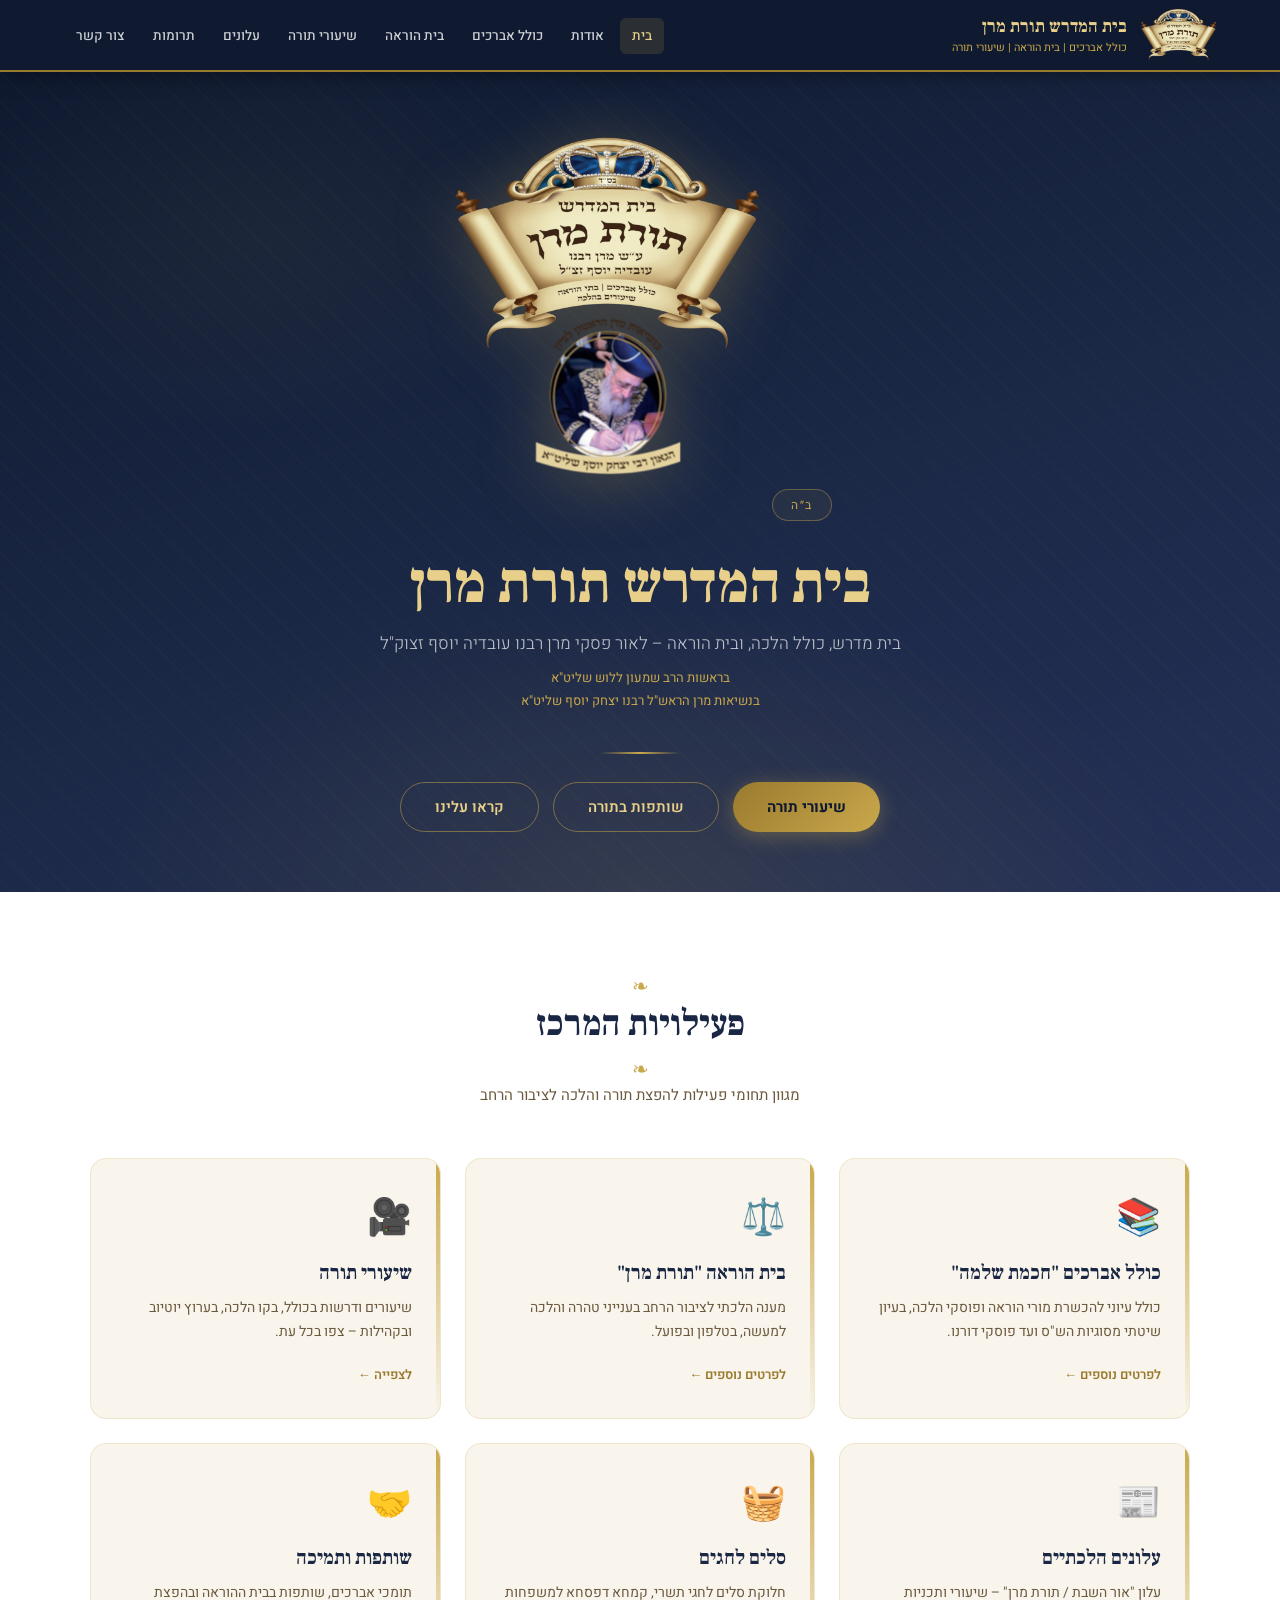
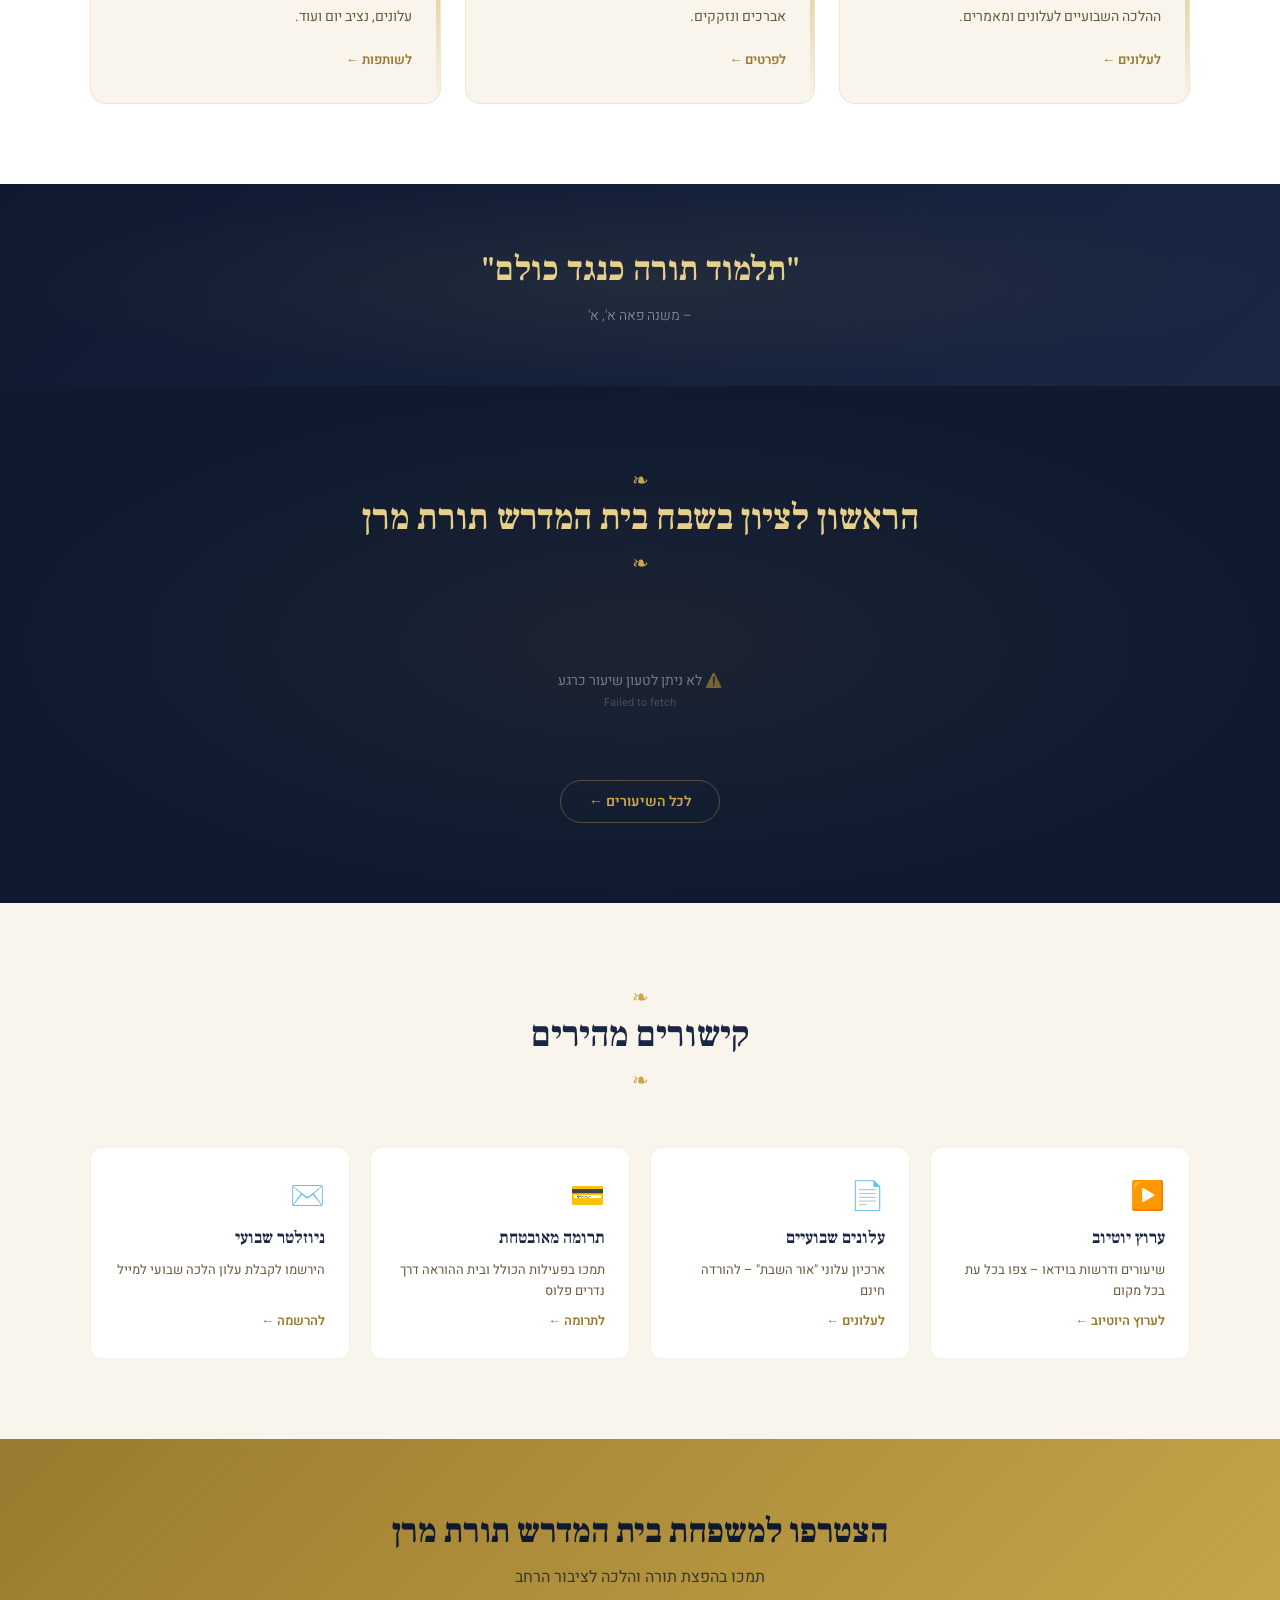
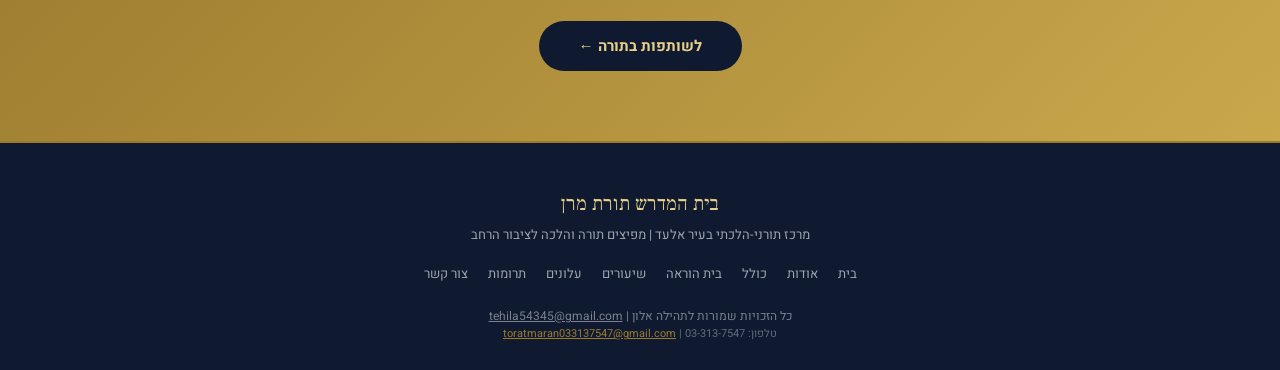
==== index.html @ c5cdd4f2 "Add footer copyright notice to all pages" ====
<!DOCTYPE html>
<html lang="he" dir="rtl">
<head>
  <meta charset="UTF-8" />
  <meta name="viewport" content="width=device-width, initial-scale=1.0" />
  <title>בית המדרש תורת מרן</title>
  <link href="https://fonts.googleapis.com/css2?family=Frank+Ruhl+Libre:wght@300;400;500;700;900&family=Heebo:wght@300;400;500;600&display=swap" rel="stylesheet" />
  <style>
    :root {
      --gold:        #c9a84c;
      --gold-light:  #e8d08a;
      --gold-dark:   #9a7a2e;
      --navy:        #1a2744;
      --navy-dark:   #0f1a30;
      --navy-mid:    #243057;
      --cream:       #f9f5ec;
      --cream-dark:  #f0e8d0;
      --text:        #2a1f0e;
      --text-light:  #6b5a3e;
      --white:       #ffffff;
    }

    * { margin: 0; padding: 0; box-sizing: border-box; }

    body {
      font-family: 'Heebo', sans-serif;
      background: var(--cream);
      color: var(--text);
      direction: rtl;
    }

    /* ── HEADER ── */
    .site-header {
      background: var(--navy-dark);
      position: sticky;
      top: 0;
      z-index: 100;
      box-shadow: 0 2px 20px rgba(0,0,0,0.4);
      border-bottom: 2px solid var(--gold-dark);
    }
    .navbar {
      max-width: 1200px;
      margin: 0 auto;
      padding: 0 24px;
      display: flex;
      align-items: center;
      justify-content: space-between;
      height: 70px;
    }
    .logo {
      display: flex;
      align-items: center;
      gap: 14px;
    }
    .logo-img {
      height: 52px;
      width: auto;
    }
    .logo-text {
      font-family: 'Frank Ruhl Libre', serif;
      font-size: 18px;
      font-weight: 700;
      color: var(--gold-light);
      line-height: 1.3;
    }
    .logo-sub {
      font-size: 11px;
      color: var(--gold);
      font-weight: 400;
      display: block;
    }
    .nav-links {
      display: flex;
      list-style: none;
      gap: 4px;
    }
    .nav-links a {
      text-decoration: none;
      color: rgba(255,255,255,0.8);
      font-size: 13.5px;
      font-weight: 500;
      padding: 8px 12px;
      border-radius: 6px;
      transition: all 0.18s;
      white-space: nowrap;
    }
    .nav-links a:hover, .nav-links a.active {
      background: rgba(201,168,76,0.15);
      color: var(--gold-light);
    }
    .hamburger {
      display: none;
      background: none;
      border: none;
      color: var(--gold-light);
      font-size: 24px;
      cursor: pointer;
    }
    .mobile-menu {
      display: none;
      flex-direction: column;
      background: var(--navy-dark);
      border-top: 1px solid rgba(201,168,76,0.2);
    }
    .mobile-menu.open { display: flex; }
    .mobile-menu a {
      color: rgba(255,255,255,0.85);
      text-decoration: none;
      padding: 14px 24px;
      font-size: 15px;
      border-bottom: 1px solid rgba(255,255,255,0.05);
    }

    /* ── HERO ── */
    .hero {
      background: linear-gradient(160deg, var(--navy-dark) 0%, var(--navy) 50%, var(--navy-mid) 100%);
      min-height: 88vh;
      display: flex;
      align-items: center;
      justify-content: center;
      text-align: center;
      position: relative;
      overflow: hidden;
      padding: 60px 24px;
    }
    .hero::before {
      content: '';
      position: absolute;
      inset: 0;
      background:
        radial-gradient(ellipse 60% 50% at 50% 100%, rgba(201,168,76,0.12) 0%, transparent 70%),
        radial-gradient(ellipse 40% 40% at 20% 20%, rgba(201,168,76,0.05) 0%, transparent 60%);
    }
    .hero-pattern {
      position: absolute;
      inset: 0;
      opacity: 0.03;
      background-image: repeating-linear-gradient(
        45deg,
        var(--gold) 0, var(--gold) 1px,
        transparent 0, transparent 50%
      );
      background-size: 30px 30px;
    }
    .hero-content {
      position: relative;
      z-index: 1;
      max-width: 820px;
    }
    .hero-badge {
      display: inline-block;
      border: 1px solid rgba(201,168,76,0.4);
      color: var(--gold);
      font-size: 12px;
      letter-spacing: 0.12em;
      padding: 6px 18px;
      border-radius: 20px;
      margin-bottom: 28px;
      background: rgba(201,168,76,0.07);
    }
    .hero-logo {
      width: min(320px, 80vw);
      height: auto;
      margin-bottom: 32px;
      filter: drop-shadow(0 8px 32px rgba(201,168,76,0.3));
      animation: floatIn 0.9s ease both;
    }
    @keyframes floatIn {
      from { opacity: 0; transform: translateY(30px); }
      to   { opacity: 1; transform: translateY(0); }
    }
    .hero-title {
      font-family: 'Frank Ruhl Libre', serif;
      font-size: clamp(32px, 6vw, 58px);
      font-weight: 900;
      color: var(--gold-light);
      line-height: 1.2;
      margin-bottom: 12px;
      animation: floatIn 0.9s 0.15s ease both;
    }
    .hero-subtitle {
      font-size: clamp(14px, 2vw, 17px);
      color: rgba(255,255,255,0.7);
      margin-bottom: 10px;
      font-weight: 300;
      animation: floatIn 0.9s 0.25s ease both;
    }
    .hero-leadership {
      font-size: 13px;
      color: var(--gold);
      margin-bottom: 40px;
      line-height: 1.8;
      animation: floatIn 0.9s 0.35s ease both;
    }
    .hero-divider {
      width: 80px;
      height: 2px;
      background: linear-gradient(90deg, transparent, var(--gold), transparent);
      margin: 0 auto 28px;
    }
    .hero-buttons {
      display: flex;
      gap: 14px;
      justify-content: center;
      flex-wrap: wrap;
      animation: floatIn 0.9s 0.45s ease both;
    }
    .btn-primary {
      background: linear-gradient(135deg, var(--gold-dark), var(--gold));
      color: var(--navy-dark);
      text-decoration: none;
      padding: 14px 34px;
      border-radius: 50px;
      font-size: 15px;
      font-weight: 700;
      font-family: 'Heebo', sans-serif;
      transition: all 0.22s;
      box-shadow: 0 4px 20px rgba(201,168,76,0.35);
      border: none;
      cursor: pointer;
    }
    .btn-primary:hover {
      transform: translateY(-2px);
      box-shadow: 0 8px 28px rgba(201,168,76,0.45);
    }
    .btn-secondary {
      background: transparent;
      color: var(--gold-light);
      text-decoration: none;
      padding: 13px 34px;
      border-radius: 50px;
      font-size: 15px;
      font-weight: 600;
      font-family: 'Heebo', sans-serif;
      border: 1.5px solid rgba(201,168,76,0.5);
      transition: all 0.22s;
    }
    .btn-secondary:hover {
      border-color: var(--gold);
      background: rgba(201,168,76,0.1);
    }

    /* ── FEATURES ── */
    .features {
      padding: 80px 24px;
      background: var(--white);
    }
    .container {
      max-width: 1100px;
      margin: 0 auto;
    }
    .section-title {
      text-align: center;
      margin-bottom: 52px;
    }
    .section-title h2 {
      font-family: 'Frank Ruhl Libre', serif;
      font-size: clamp(26px, 4vw, 36px);
      font-weight: 700;
      color: var(--navy);
      margin-bottom: 8px;
    }
    .section-title .ornament {
      color: var(--gold);
      font-size: 20px;
      margin: 0 12px;
    }
    .section-title p {
      color: var(--text-light);
      font-size: 15px;
      max-width: 500px;
      margin: 0 auto;
    }
    .features-grid {
      display: grid;
      grid-template-columns: repeat(auto-fit, minmax(280px, 1fr));
      gap: 24px;
    }
    .feature-card {
      background: var(--cream);
      border: 1px solid rgba(201,168,76,0.2);
      border-radius: 16px;
      padding: 32px 28px;
      transition: all 0.25s;
      position: relative;
      overflow: hidden;
    }
    .feature-card::before {
      content: '';
      position: absolute;
      top: 0; right: 0;
      width: 4px;
      height: 100%;
      background: linear-gradient(180deg, var(--gold), transparent);
      border-radius: 0 16px 16px 0;
    }
    .feature-card:hover {
      transform: translateY(-4px);
      box-shadow: 0 12px 40px rgba(58,42,16,0.12);
      border-color: rgba(201,168,76,0.4);
    }
    .feature-icon {
      font-size: 36px;
      margin-bottom: 16px;
    }
    .feature-card h3 {
      font-family: 'Frank Ruhl Libre', serif;
      font-size: 20px;
      font-weight: 700;
      color: var(--navy);
      margin-bottom: 10px;
    }
    .feature-card p {
      font-size: 14px;
      color: var(--text-light);
      line-height: 1.7;
      margin-bottom: 18px;
    }
    .card-link {
      color: var(--gold-dark);
      text-decoration: none;
      font-size: 13px;
      font-weight: 600;
      display: inline-flex;
      align-items: center;
      gap: 4px;
      transition: gap 0.18s;
    }
    .card-link:hover { gap: 8px; }

    /* ── QUOTE BANNER ── */
    .quote-banner {
      background: linear-gradient(135deg, var(--navy-dark), var(--navy));
      padding: 60px 24px;
      text-align: center;
      position: relative;
      overflow: hidden;
    }
    .quote-banner::before {
      content: '';
      position: absolute;
      inset: 0;
      background: radial-gradient(ellipse at center, rgba(201,168,76,0.08) 0%, transparent 70%);
    }
    .quote-banner blockquote {
      position: relative;
      font-family: 'Frank Ruhl Libre', serif;
      font-size: clamp(22px, 4vw, 34px);
      color: var(--gold-light);
      font-weight: 700;
      line-height: 1.5;
    }
    .quote-banner cite {
      display: block;
      font-size: 14px;
      color: rgba(255,255,255,0.5);
      font-style: normal;
      margin-top: 10px;
      font-family: 'Heebo', sans-serif;
      font-weight: 300;
    }

    /* ── ACTIVITY SECTION ── */
    .activity-section {
      padding: 80px 24px;
      background: var(--cream);
    }
    .activity-grid {
      display: grid;
      grid-template-columns: repeat(auto-fit, minmax(240px, 1fr));
      gap: 20px;
    }
    .activity-item {
      background: var(--white);
      border-radius: 12px;
      padding: 28px 24px;
      border: 1px solid rgba(201,168,76,0.15);
      display: flex;
      flex-direction: column;
      gap: 10px;
      transition: box-shadow 0.2s;
    }
    .activity-item:hover {
      box-shadow: 0 6px 24px rgba(58,42,16,0.08);
    }
    .activity-item .icon {
      font-size: 28px;
    }
    .activity-item h3 {
      font-family: 'Frank Ruhl Libre', serif;
      font-size: 17px;
      font-weight: 700;
      color: var(--navy);
    }
    .activity-item p {
      font-size: 13px;
      color: var(--text-light);
      line-height: 1.65;
    }
    .activity-item a {
      color: var(--gold-dark);
      font-size: 13px;
      font-weight: 600;
      text-decoration: none;
      margin-top: auto;
    }

    /* ── CTA ── */
    .cta-section {
      background: linear-gradient(135deg, var(--gold-dark) 0%, var(--gold) 100%);
      padding: 70px 24px;
      text-align: center;
    }
    .cta-section h2 {
      font-family: 'Frank Ruhl Libre', serif;
      font-size: clamp(22px, 4vw, 34px);
      font-weight: 900;
      color: var(--navy-dark);
      margin-bottom: 12px;
    }
    .cta-section p {
      font-size: 16px;
      color: rgba(15,26,48,0.75);
      margin-bottom: 32px;
    }
    .btn-dark {
      background: var(--navy-dark);
      color: var(--gold-light);
      text-decoration: none;
      padding: 14px 40px;
      border-radius: 50px;
      font-size: 15px;
      font-weight: 700;
      font-family: 'Heebo', sans-serif;
      display: inline-block;
      transition: all 0.22s;
    }
    .btn-dark:hover {
      background: var(--navy);
      transform: translateY(-2px);
    }

    /* ── FOOTER ── */
    .site-footer {
      background: var(--navy-dark);
      padding: 48px 24px 28px;
      text-align: center;
      color: rgba(255,255,255,0.6);
      border-top: 2px solid var(--gold-dark);
    }
    .footer-logo {
      font-family: 'Frank Ruhl Libre', serif;
      font-size: 20px;
      color: var(--gold-light);
      margin-bottom: 8px;
    }
    .footer-tagline {
      font-size: 13px;
      margin-bottom: 20px;
    }
    .footer-links {
      display: flex;
      flex-wrap: wrap;
      justify-content: center;
      gap: 8px 20px;
      margin-bottom: 24px;
    }
    .footer-links a {
      color: rgba(255,255,255,0.6);
      text-decoration: none;
      font-size: 13px;
      transition: color 0.18s;
    }
    .footer-links a:hover { color: var(--gold); }
    .footer-copy {
      font-size: 11px;
      color: rgba(255,255,255,0.35);
    }
    .footer-copy a { color: var(--gold-dark); }

    /* ── FEATURED VIDEO ── */
    .featured-video-section {
      padding: 80px 24px;
      background: var(--navy-dark);
      position: relative;
      overflow: hidden;
    }
    .featured-video-section::before {
      content: '';
      position: absolute;
      inset: 0;
      background: radial-gradient(ellipse at center, rgba(201,168,76,0.07) 0%, transparent 70%);
    }
    .featured-video-section .section-title h2 { color: var(--gold-light); }
    .featured-video-section .section-title p   { color: rgba(255,255,255,0.5); }
    .featured-video-section .section-title .ornament { color: var(--gold); }
    .video-wrapper {
      position: relative;
      max-width: 820px;
      margin: 0 auto;
    }
    .video-embed {
      width: 100%;
      aspect-ratio: 16 / 9;
      border-radius: 16px;
      overflow: hidden;
      box-shadow: 0 12px 60px rgba(0,0,0,0.55);
      border: 2px solid rgba(201,168,76,0.25);
      background: #000;
    }
    .video-embed iframe {
      width: 100%; height: 100%;
      border: none; display: block;
    }
    .video-meta {
      margin-top: 22px;
      text-align: center;
    }
    .video-meta .video-title-text {
      font-family: 'Frank Ruhl Libre', serif;
      font-size: 20px;
      font-weight: 700;
      color: var(--gold-light);
      margin-bottom: 6px;
    }
    .video-meta .video-info-row {
      font-size: 13px;
      color: rgba(255,255,255,0.5);
      display: flex;
      align-items: center;
      justify-content: center;
      gap: 16px;
      flex-wrap: wrap;
    }
    .video-meta .video-info-row span { display: flex; align-items: center; gap: 4px; }
    .video-loading {
      display: flex; align-items: center; justify-content: center;
      aspect-ratio: 16/9; max-width: 820px; margin: 0 auto;
      color: rgba(255,255,255,0.4); font-size: 14px;
      border: 1px dashed rgba(201,168,76,0.2); border-radius: 16px;
    }
    .video-error {
      text-align: center; padding: 40px;
      color: rgba(255,255,255,0.4); font-size: 14px;
    }
    .more-shiurim-link {
      display: inline-block; margin-top: 28px;
      color: var(--gold);
      font-size: 14px; font-weight: 600; text-decoration: none;
      border: 1px solid rgba(201,168,76,0.35);
      padding: 10px 28px; border-radius: 50px;
      transition: all 0.2s;
    }
    .more-shiurim-link:hover {
      background: rgba(201,168,76,0.1);
      border-color: var(--gold);
    }

    /* ── RESPONSIVE ── */
    @media (max-width: 768px) {
      .nav-links { display: none; }
      .hamburger { display: block; }
      .hero { min-height: 70vh; }
    }
  </style>
</head>
<body>

  <header class="site-header">
    <nav class="navbar">
      <div class="logo">
        <img src="images/logo.png" alt="תורת מרן" class="logo-img" />
        <div>
          <span class="logo-text">בית המדרש תורת מרן</span>
          <span class="logo-sub">כולל אברכים | בית הוראה | שיעורי תורה</span>
        </div>
      </div>
      <ul class="nav-links">
        <li><a href="index.html" class="active">בית</a></li>
        <li><a href="pages/about.html">אודות</a></li>
        <li><a href="pages/kollel.html">כולל אברכים</a></li>
        <li><a href="pages/beit-horaah.html">בית הוראה</a></li>
        <li><a href="pages/shiurim.html">שיעורי תורה</a></li>
        <li><a href="pages/alonot.html">עלונים</a></li>
        <li><a href="pages/donations.html">תרומות</a></li>
        <li><a href="pages/contact.html">צור קשר</a></li>
      </ul>
      <button class="hamburger" onclick="document.getElementById('mobileMenu').classList.toggle('open')">☰</button>
    </nav>
    <div class="mobile-menu" id="mobileMenu">
      <a href="index.html">בית</a>
      <a href="pages/about.html">אודות</a>
      <a href="pages/kollel.html">כולל אברכים</a>
      <a href="pages/beit-horaah.html">בית הוראה</a>
      <a href="pages/shiurim.html">שיעורי תורה</a>
      <a href="pages/alonot.html">עלונים</a>
      <a href="pages/donations.html">תרומות</a>
      <a href="pages/contact.html">צור קשר</a>
    </div>
  </header>

  <section class="hero">
    <div class="hero-pattern"></div>
    <div class="hero-content">
      <div class="hero-badge">ב״ה</div>
      <img src="images/logo-full.png" alt="תורת מרן" class="hero-logo"
           onerror="this.style.display='none'" />
      <h1 class="hero-title">בית המדרש תורת מרן</h1>
      <p class="hero-subtitle">בית מדרש, כולל הלכה, ובית הוראה – לאור פסקי מרן רבנו עובדיה יוסף זצוק"ל</p>
      <div class="hero-leadership">
        בראשות הרב שמעון ללוש שליט"א<br/>
        בנשיאות מרן הראש"ל רבנו יצחק יוסף שליט"א
      </div>
      <div class="hero-divider"></div>
      <div class="hero-buttons">
        <a href="pages/shiurim.html" class="btn-primary">שיעורי תורה</a>
        <a href="pages/donations.html" class="btn-secondary">שותפות בתורה</a>
        <a href="pages/about.html" class="btn-secondary">קראו עלינו</a>
      </div>
    </div>
  </section>

  <section class="features">
    <div class="container">
      <div class="section-title">
        <span class="ornament">❧</span>
        <h2>פעילויות המרכז</h2>
        <span class="ornament">❧</span>
        <p>מגוון תחומי פעילות להפצת תורה והלכה לציבור הרחב</p>
      </div>
      <div class="features-grid">
        <div class="feature-card">
          <div class="feature-icon">📚</div>
          <h3>כולל אברכים "חכמת שלמה"</h3>
          <p>כולל עיוני להכשרת מורי הוראה ופוסקי הלכה, בעיון שיטתי מסוגיות הש"ס ועד פוסקי דורנו.</p>
          <a href="pages/kollel.html" class="card-link">לפרטים נוספים ←</a>
        </div>
        <div class="feature-card">
          <div class="feature-icon">⚖️</div>
          <h3>בית הוראה "תורת מרן"</h3>
          <p>מענה הלכתי לציבור הרחב בענייני טהרה והלכה למעשה, בטלפון ובפועל.</p>
          <a href="pages/beit-horaah.html" class="card-link">לפרטים נוספים ←</a>
        </div>
        <div class="feature-card">
          <div class="feature-icon">🎥</div>
          <h3>שיעורי תורה</h3>
          <p>שיעורים ודרשות בכולל, בקו הלכה, בערוץ יוטיוב ובקהילות – צפו בכל עת.</p>
          <a href="pages/shiurim.html" class="card-link">לצפייה ←</a>
        </div>
        <div class="feature-card">
          <div class="feature-icon">📰</div>
          <h3>עלונים הלכתיים</h3>
          <p>עלון "אור השבת / תורת מרן" – שיעורי ותכניות ההלכה השבועיים לעלונים ומאמרים.</p>
          <a href="pages/alonot.html" class="card-link">לעלונים ←</a>
        </div>
        <div class="feature-card">
          <div class="feature-icon">🧺</div>
          <h3>סלים לחגים</h3>
          <p>חלוקת סלים לחגי תשרי, קמחא דפסחא למשפחות אברכים ונזקקים.</p>
          <a href="pages/contact.html" class="card-link">לפרטים ←</a>
        </div>
        <div class="feature-card">
          <div class="feature-icon">🤝</div>
          <h3>שותפות ותמיכה</h3>
          <p>תומכי אברכים, שותפות בבית ההוראה ובהפצת עלונים, נציב יום ועוד.</p>
          <a href="pages/donations.html" class="card-link">לשותפות ←</a>
        </div>
      </div>
    </div>
  </section>

  <section class="quote-banner">
    <div class="container">
      <blockquote>
        "תלמוד תורה כנגד כולם"
        <cite>– משנה פאה א', א'</cite>
      </blockquote>
    </div>
  </section>

  <!-- ══ סרטון מובחר ══ -->
  <section class="featured-video-section" id="featuredVideo">
    <div class="container" style="position:relative;z-index:1;">
      <div class="section-title">
        <span class="ornament">❧</span>
        <h2>הראשון לציון בשבח בית המדרש תורת מרן</h2>
        <span class="ornament">❧</span>
      </div>

      <div id="videoContainer">
        <div class="video-loading">⏳ טוען שיעור מובחר…</div>
      </div>

      <div style="text-align:center;">
        <a href="pages/shiurim.html" class="more-shiurim-link">לכל השיעורים ←</a>
      </div>
    </div>
  </section>

  <section class="activity-section">
    <div class="container">
      <div class="section-title">
        <span class="ornament">❧</span>
        <h2>קישורים מהירים</h2>
        <span class="ornament">❧</span>
      </div>
      <div class="activity-grid">
        <div class="activity-item">
          <div class="icon">▶️</div>
          <h3>ערוץ יוטיוב</h3>
          <p>שיעורים ודרשות בוידאו – צפו בכל עת בכל מקום</p>
          <a href="https://www.youtube.com/@toratmaran" target="_blank">לערוץ היוטיוב ←</a>
        </div>
        <div class="activity-item">
          <div class="icon">📄</div>
          <h3>עלונים שבועיים</h3>
          <p>ארכיון עלוני "אור השבת" – להורדה חינם</p>
          <a href="https://drive.google.com/drive/u/0/folders/1mXBax3uIPZt_JmNMb2jbm20YD1avDL6E" target="_blank">לעלונים ←</a>
        </div>
        <div class="activity-item">
          <div class="icon">💳</div>
          <h3>תרומה מאובטחת</h3>
          <p>תמכו בפעילות הכולל ובית ההוראה דרך נדרים פלוס</p>
          <a href="https://www.matara.pro/nedarimplus/online/?mosad=7012862" target="_blank">לתרומה ←</a>
        </div>
        <div class="activity-item">
          <div class="icon">✉️</div>
          <h3>ניוזלטר שבועי</h3>
          <p>הירשמו לקבלת עלון הלכה שבועי למייל</p>
          <a href="https://toratmaran033137547.minisite.ms/home" target="_blank">להרשמה ←</a>
        </div>
      </div>
    </div>
  </section>

  <section class="cta-section">
    <div class="container">
      <h2>הצטרפו למשפחת בית המדרש תורת מרן</h2>
      <p>תמכו בהפצת תורה והלכה לציבור הרחב</p>
      <a href="pages/donations.html" class="btn-dark">לשותפות בתורה ←</a>
    </div>
  </section>

  <footer class="site-footer">
    <div class="container">
      <div class="footer-logo">בית המדרש תורת מרן</div>
      <p class="footer-tagline">מרכז תורני-הלכתי בעיר אלעד | מפיצים תורה והלכה לציבור הרחב</p>
      <div class="footer-links">
        <a href="index.html">בית</a>
        <a href="pages/about.html">אודות</a>
        <a href="pages/kollel.html">כולל</a>
        <a href="pages/beit-horaah.html">בית הוראה</a>
        <a href="pages/shiurim.html">שיעורים</a>
        <a href="pages/alonot.html">עלונים</a>
        <a href="pages/donations.html">תרומות</a>
        <a href="pages/contact.html">צור קשר</a>
      </div>
            <p class="footer-copy" style="margin-top:8px; font-size:12px; color:rgba(255,255,255,0.45);">כל הזכויות שמורות לתהילה אלון | <a href="mailto:tehila54345@gmail.com" style="color:rgba(255,255,255,0.45);">tehila54345@gmail.com</a></p>
      <p class="footer-copy">
        טלפון: 03-313-7547 |
        <a href="mailto:toratmaran033137547@gmail.com">toratmaran033137547@gmail.com</a>
      </p>
    </div>
  </footer>

  <script>
  // ════════════════════════════════════════════════
  //  שיעור מובחר – שולף מגיליון toratmaran ב-Sheets
  //  עמודת featured (עמודה 7, אינדקס 6) = TRUE / true / 1
  //  עמודות: title(0) lecturer(1) dateHeb(2) date(3) description(4) videoId(5) featured(6)
  // ════════════════════════════════════════════════
  const SHIURIM_CSV = 'https://docs.google.com/spreadsheets/d/e/2PACX-1vS-o4pDAAROiApJOKr16R1hsAQuiH7ccgVjTMAn-ZsYzy0AW2-geNGnjv5qLjwx9sRQc_0GjUar5Hw9/pub?gid=0&single=true&output=csv';

  function parseCSVLine(line) {
    const result = []; let cur = '', inQ = false;
    for (let i = 0; i < line.length; i++) {
      const ch = line[i];
      if (ch === '"') { if (inQ && line[i+1]==='"'){cur+='"';i++;} else inQ=!inQ; }
      else if (ch===',' && !inQ) { result.push(cur); cur=''; }
      else cur += ch;
    }
    result.push(cur); return result;
  }

  async function loadFeaturedVideo() {
    const container = document.getElementById('videoContainer');
    try {
      const res = await fetch(SHIURIM_CSV + '&t=' + Date.now());
      if (!res.ok) throw new Error('network');
      // נרמול שורות – תומך גם ב-\r\n וגם ב-\n
      const text = await res.text();
      const lines = text.trim().split(/\r?\n/);
      const rows = lines.slice(1).map(l => parseCSVLine(l)).filter(c => c.length > 1);

      // מחפש שורה עם featured=true/TRUE/1 (עמודה 6)
      let found = rows.find(c => {
        const v = (c[6]||'').trim().toLowerCase();
        return v === 'true' || v === '1' || v === 'yes' || v === 'כן';
      });
      // fallback – שיעור אחרון עם videoId אם אין מובחר
      if (!found) {
        const withVideo = rows.filter(c => (c[5]||'').trim());
        withVideo.sort((a,b) => new Date(b[3]||0) - new Date(a[3]||0));
        found = withVideo[0];
      }

      if (!found || !(found[5]||'').trim()) {
        container.innerHTML = '<div class="video-error">אין שיעור מובחר כרגע</div>';
        return;
      }

      const videoId   = found[5].trim();
      const title     = (found[0]||'').trim();
      const lecturer  = (found[1]||'').trim();
      const dateHeb   = (found[2]||'').trim();
      const desc      = (found[4]||'').trim();

      container.innerHTML = `
        <div class="video-wrapper">
          <div class="video-embed">
            <iframe src="https://www.youtube.com/embed/${videoId}?rel=0&modestbranding=1"
                    title="${title}" allowfullscreen
                    allow="accelerometer; autoplay; clipboard-write; encrypted-media; gyroscope; picture-in-picture">
            </iframe>
          </div>
          <div class="video-meta">
            ${title ? `<div class="video-title-text">${title}</div>` : ''}
            <div class="video-info-row">
              ${lecturer ? `<span>🎤 ${lecturer}</span>` : ''}
              ${dateHeb  ? `<span>📅 ${dateHeb}</span>` : ''}
            </div>
            ${desc ? `<p style="margin-top:12px;color:rgba(255,255,255,0.45);font-size:13px;max-width:600px;margin-left:auto;margin-right:auto;line-height:1.6">${desc}</p>` : ''}
          </div>
        </div>`;
    } catch(e) {
      console.error('Featured video error:', e);
      container.innerHTML = `<div class="video-error">⚠️ לא ניתן לטעון שיעור כרגע<br><small style="font-size:11px;opacity:0.5">${e.message||''}</small></div>`;
    }
  }

  loadFeaturedVideo();
  </script>

</body>
</html>
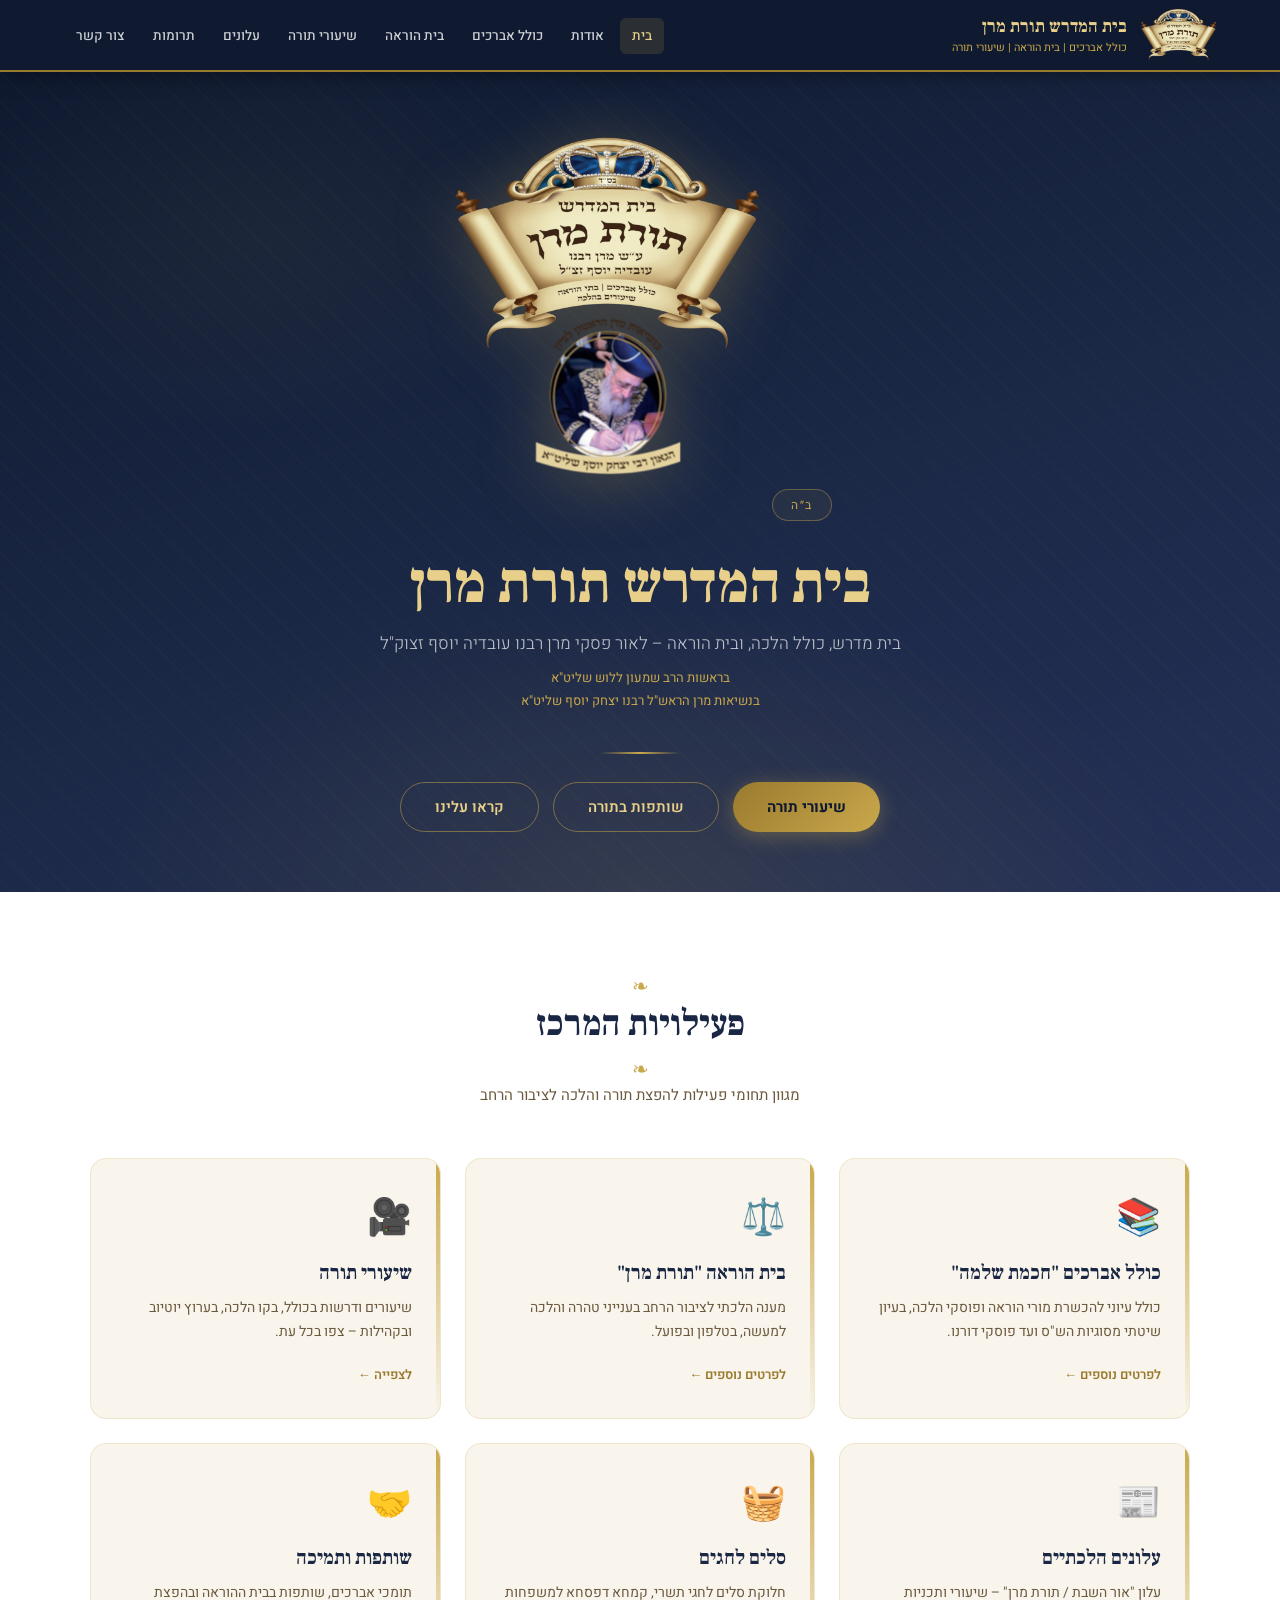
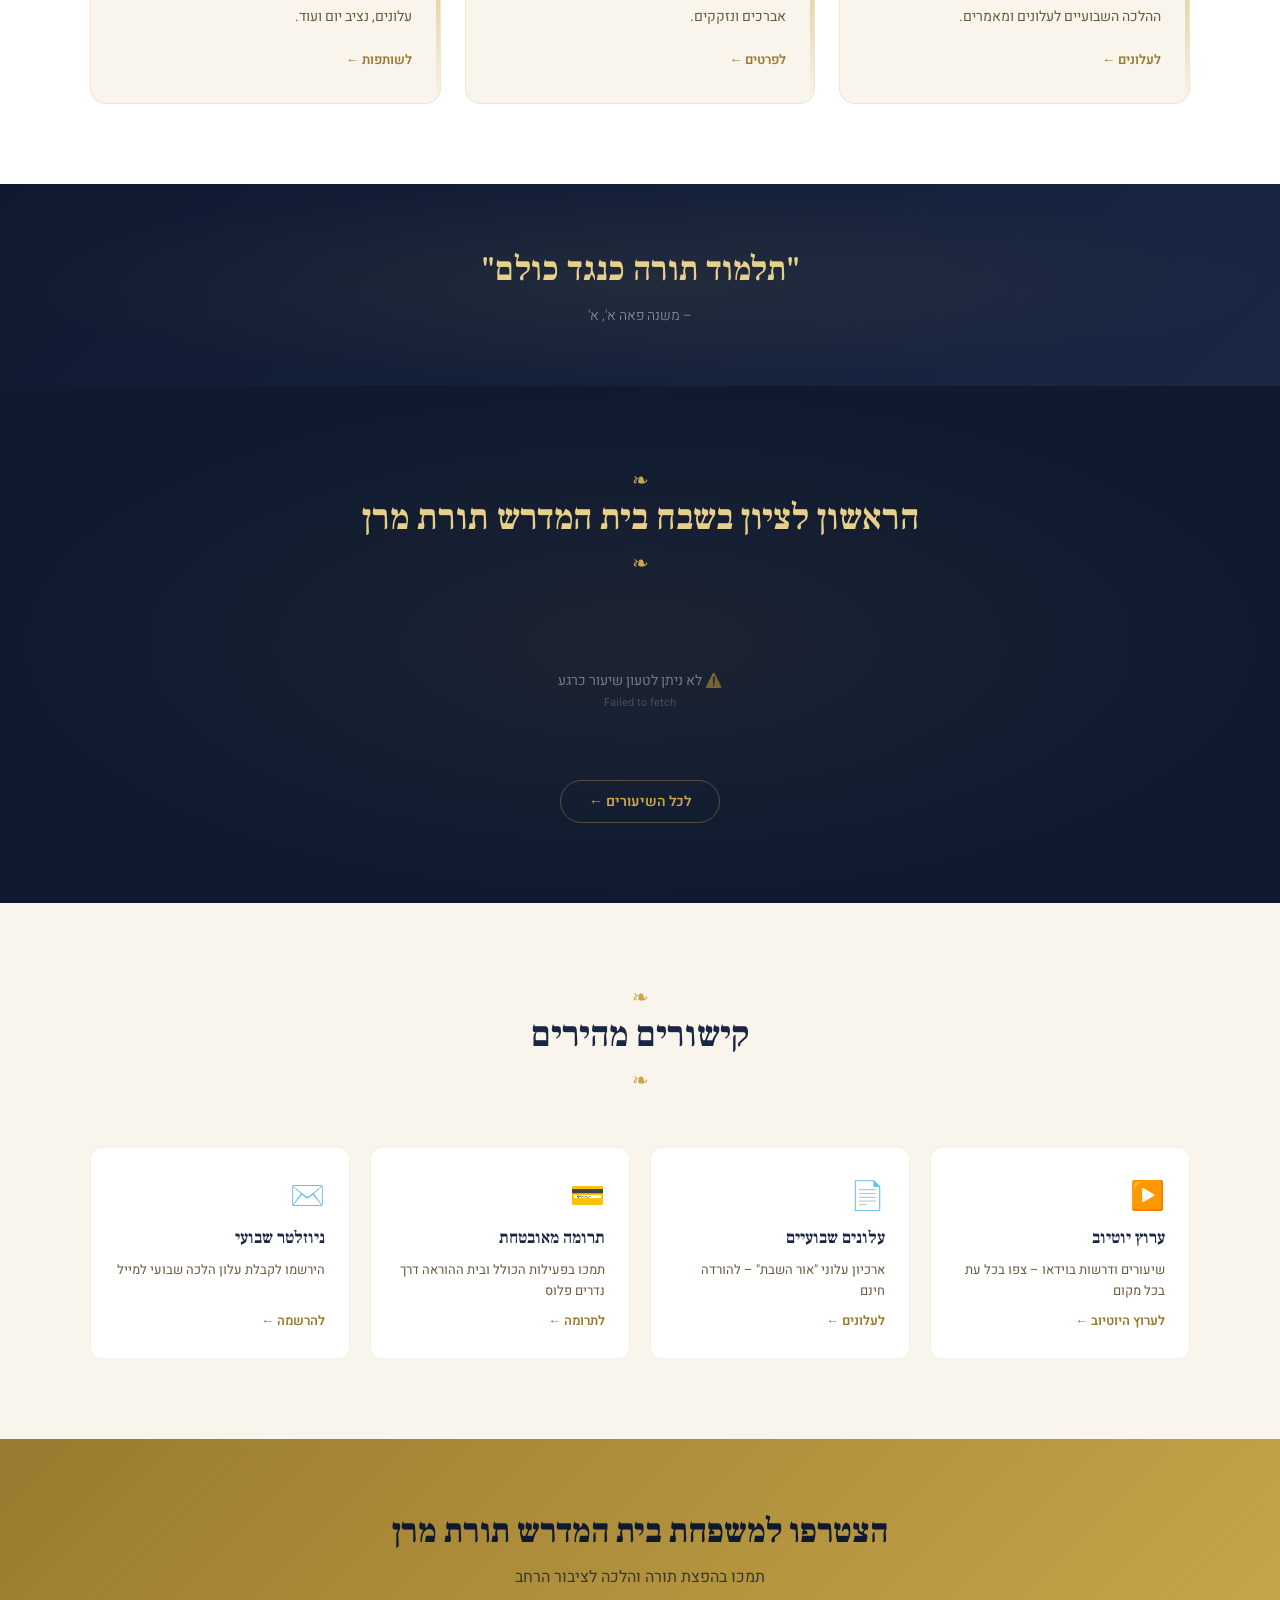
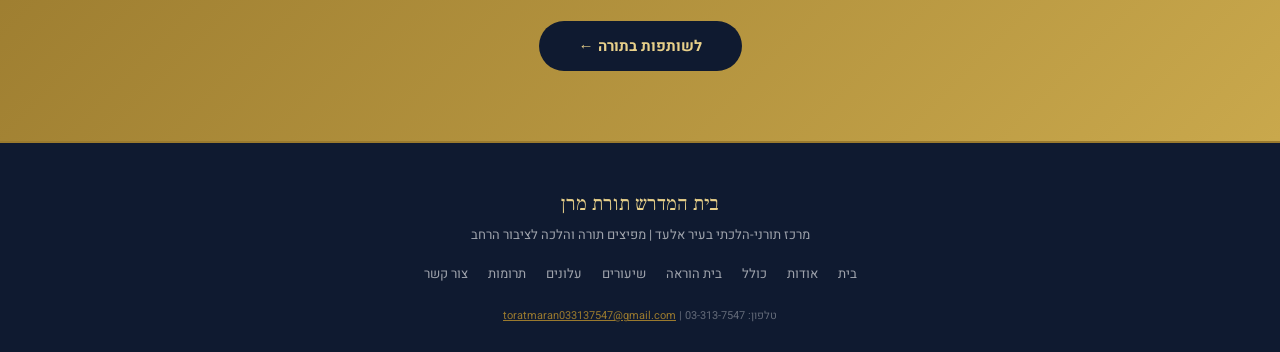
==== commit 413928cc: "Add seasonal banner functionality and update content management scripts" ====
--- a/index.html
+++ b/index.html
@@ -565,6 +565,7 @@
   </style>
 </head>
 <body>
+  <div id="seasonal-banner" style="display:none;"></div>
 
   <header class="site-header">
     <nav class="navbar">
@@ -606,7 +607,7 @@
       <img src="images/logo-full.png" alt="תורת מרן" class="hero-logo"
            onerror="this.style.display='none'" />
       <h1 class="hero-title">בית המדרש תורת מרן</h1>
-      <p class="hero-subtitle">בית מדרש, כולל הלכה, ובית הוראה – לאור פסקי מרן רבנו עובדיה יוסף זצוק"ל</p>
+      <p class="hero-subtitle"><span data-cms="home_subtitle">בית מדרש, כולל הלכה, ובית הוראה – לאור פסקי מרן רבנו עובדיה יוסף זצוק"ל</span></p>
       <div class="hero-leadership">
         בראשות הרב שמעון ללוש שליט"א<br/>
         בנשיאות מרן הראש"ל רבנו יצחק יוסף שליט"א
@@ -632,37 +633,37 @@
         <div class="feature-card">
           <div class="feature-icon">📚</div>
           <h3>כולל אברכים "חכמת שלמה"</h3>
-          <p>כולל עיוני להכשרת מורי הוראה ופוסקי הלכה, בעיון שיטתי מסוגיות הש"ס ועד פוסקי דורנו.</p>
+          <p data-cms="home_card_kollel">כולל עיוני להכשרת מורי הוראה ופוסקי הלכה, בעיון שיטתי מסוגיות הש"ס ועד פוסקי דורנו.</p>
           <a href="pages/kollel.html" class="card-link">לפרטים נוספים ←</a>
         </div>
         <div class="feature-card">
           <div class="feature-icon">⚖️</div>
           <h3>בית הוראה "תורת מרן"</h3>
-          <p>מענה הלכתי לציבור הרחב בענייני טהרה והלכה למעשה, בטלפון ובפועל.</p>
+          <p data-cms="home_card_beit_horaah">מענה הלכתי לציבור הרחב בענייני טהרה והלכה למעשה, בטלפון ובפועל.</p>
           <a href="pages/beit-horaah.html" class="card-link">לפרטים נוספים ←</a>
         </div>
         <div class="feature-card">
           <div class="feature-icon">🎥</div>
           <h3>שיעורי תורה</h3>
-          <p>שיעורים ודרשות בכולל, בקו הלכה, בערוץ יוטיוב ובקהילות – צפו בכל עת.</p>
+          <p data-cms="home_card_shiurim">שיעורים ודרשות בכולל, בקו הלכה, בערוץ יוטיוב ובקהילות – צפו בכל עת.</p>
           <a href="pages/shiurim.html" class="card-link">לצפייה ←</a>
         </div>
         <div class="feature-card">
           <div class="feature-icon">📰</div>
           <h3>עלונים הלכתיים</h3>
-          <p>עלון "אור השבת / תורת מרן" – שיעורי ותכניות ההלכה השבועיים לעלונים ומאמרים.</p>
+          <p data-cms="home_card_alonot">עלון "אור השבת / תורת מרן" – שיעורי ותכניות ההלכה השבועיים לעלונים ומאמרים.</p>
           <a href="pages/alonot.html" class="card-link">לעלונים ←</a>
         </div>
         <div class="feature-card">
           <div class="feature-icon">🧺</div>
           <h3>סלים לחגים</h3>
-          <p>חלוקת סלים לחגי תשרי, קמחא דפסחא למשפחות אברכים ונזקקים.</p>
+          <p data-cms="home_card_salim">חלוקת סלים לחגי תשרי, קמחא דפסחא למשפחות אברכים ונזקקים.</p>
           <a href="pages/contact.html" class="card-link">לפרטים ←</a>
         </div>
         <div class="feature-card">
           <div class="feature-icon">🤝</div>
           <h3>שותפות ותמיכה</h3>
-          <p>תומכי אברכים, שותפות בבית ההוראה ובהפצת עלונים, נציב יום ועוד.</p>
+          <p data-cms="home_card_donation">תומכי אברכים, שותפות בבית ההוראה ובהפצת עלונים, נציב יום ועוד.</p>
           <a href="pages/donations.html" class="card-link">לשותפות ←</a>
         </div>
       </div>
@@ -755,7 +756,6 @@
         <a href="pages/donations.html">תרומות</a>
         <a href="pages/contact.html">צור קשר</a>
       </div>
-            <p class="footer-copy" style="margin-top:8px; font-size:12px; color:rgba(255,255,255,0.45);">כל הזכויות שמורות לתהילה אלון | <a href="mailto:tehila54345@gmail.com" style="color:rgba(255,255,255,0.45);">tehila54345@gmail.com</a></p>
       <p class="footer-copy">
         טלפון: 03-313-7547 |
         <a href="mailto:toratmaran033137547@gmail.com">toratmaran033137547@gmail.com</a>
@@ -841,5 +841,6 @@
   loadFeaturedVideo();
   </script>
 
+  <script src="cms.js"></script>
 </body>
-</html>+</html>
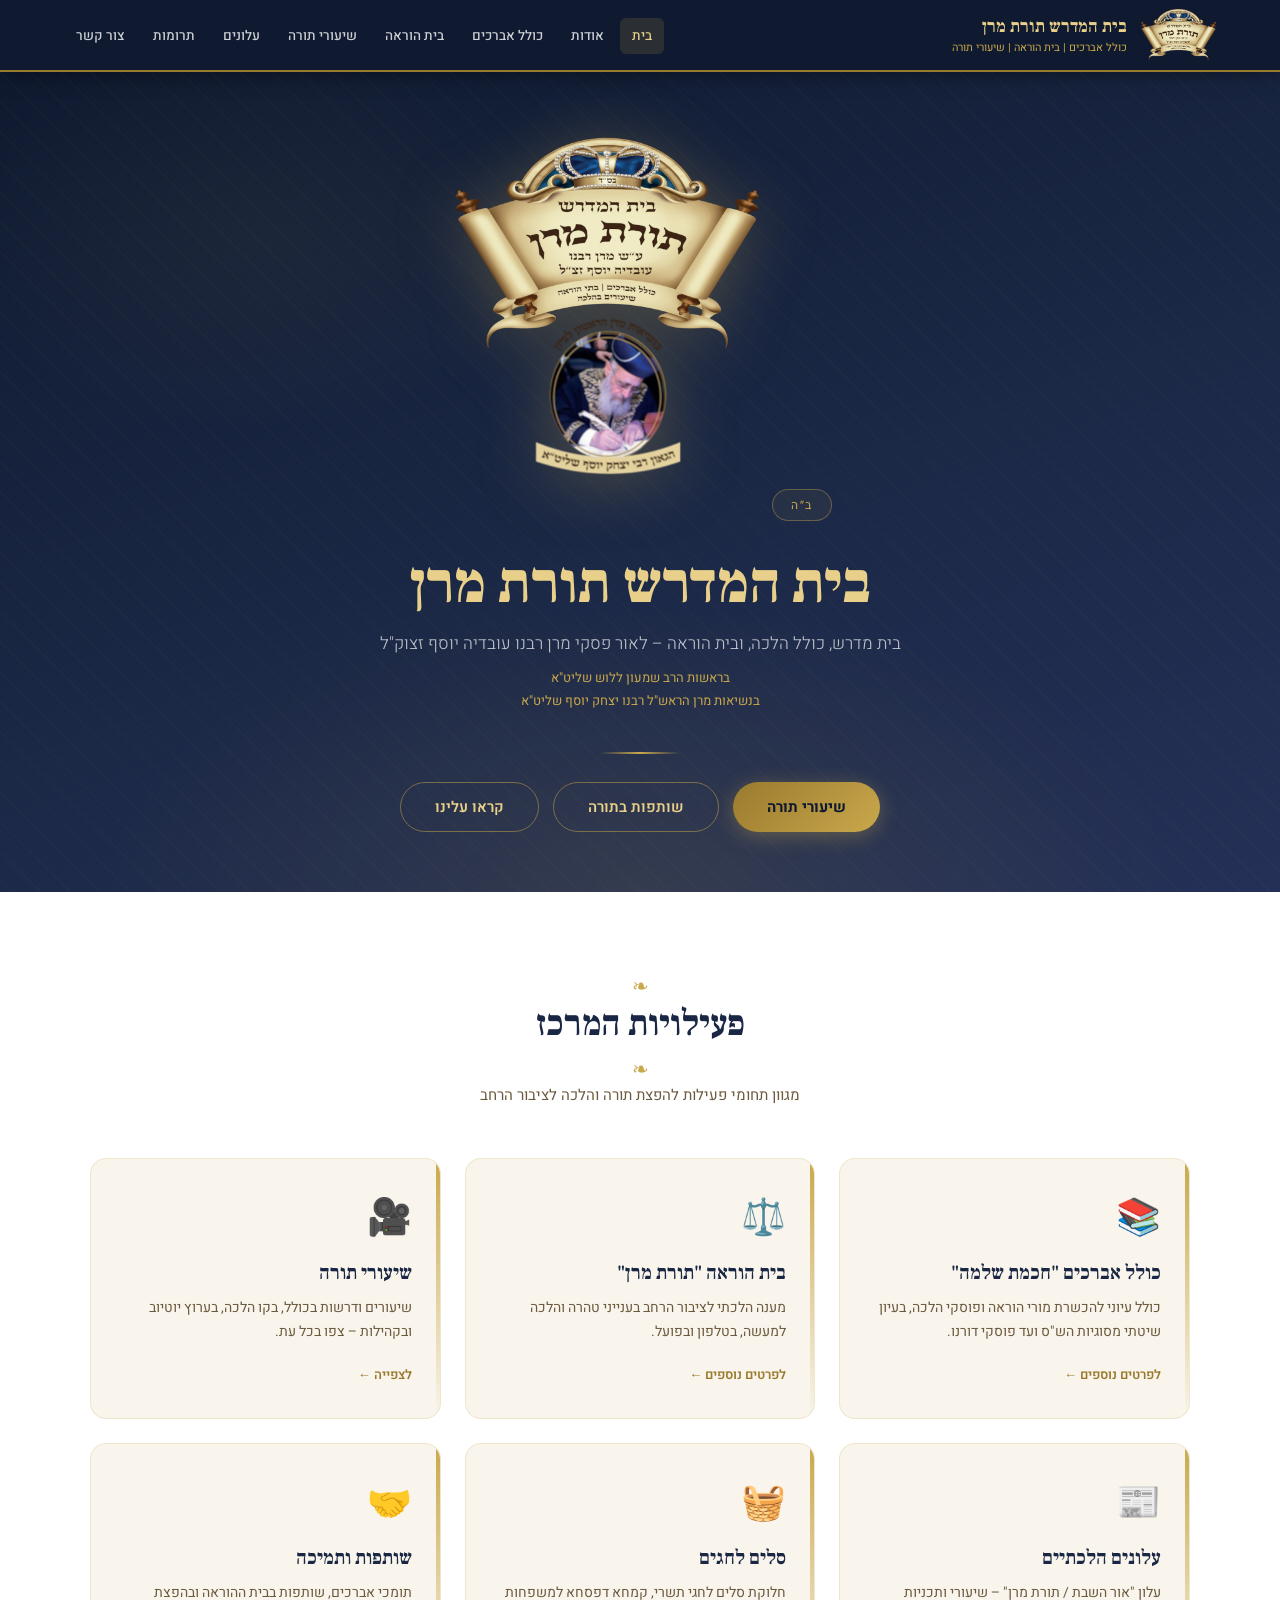
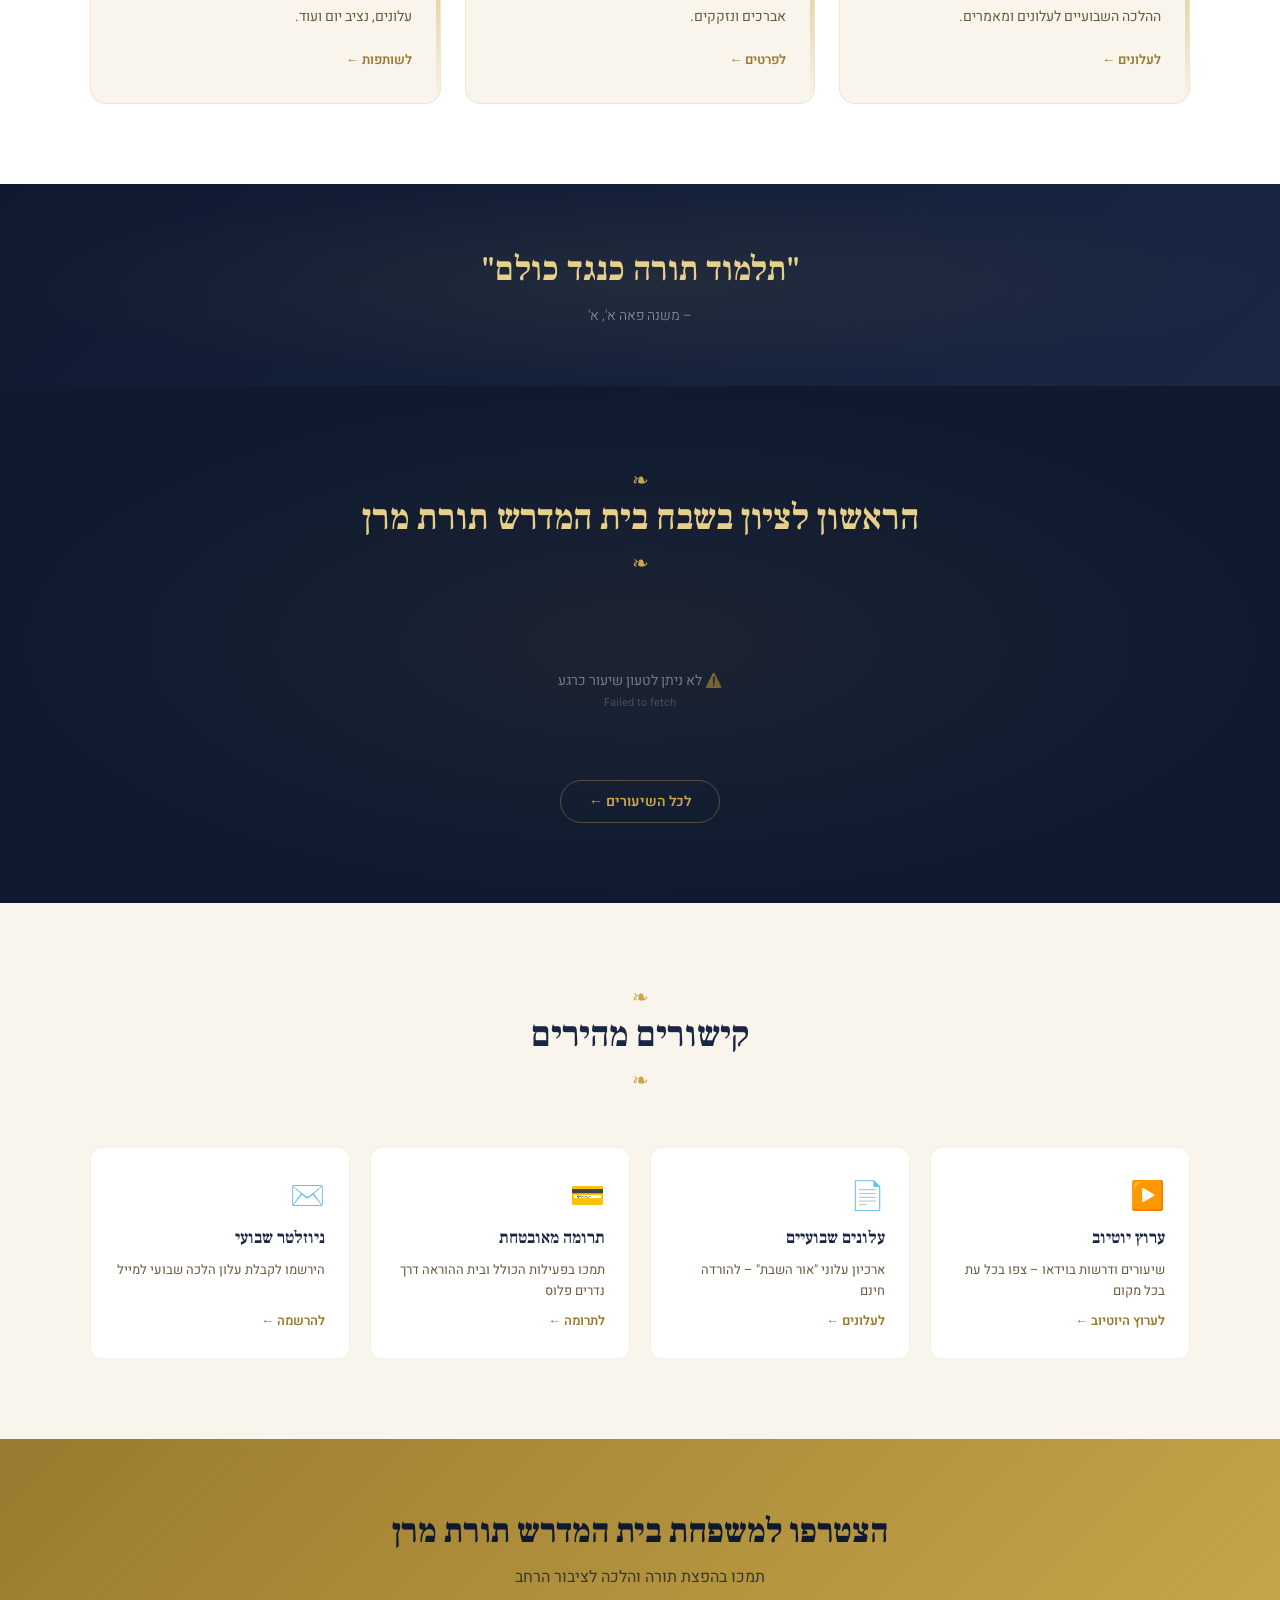
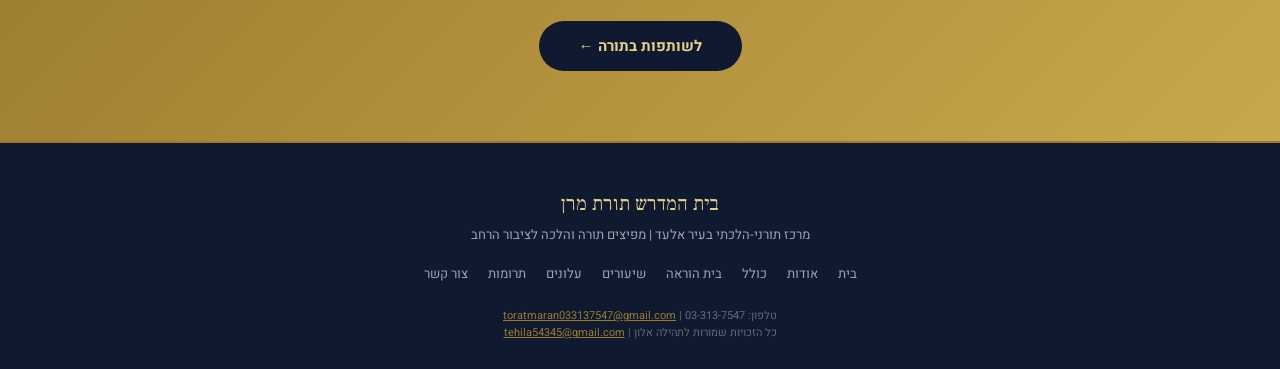
==== commit be030c08: "Update footer sections across multiple pages for consistency and added copyright information" ====
--- a/index.html
+++ b/index.html
@@ -756,10 +756,7 @@
         <a href="pages/donations.html">תרומות</a>
         <a href="pages/contact.html">צור קשר</a>
       </div>
-      <p class="footer-copy">
-        טלפון: 03-313-7547 |
-        <a href="mailto:toratmaran033137547@gmail.com">toratmaran033137547@gmail.com</a>
-      </p>
+      <p class="footer-copy">טלפון: 03-313-7547 | <a href="mailto:toratmaran033137547@gmail.com">toratmaran033137547@gmail.com</a><br/>כל הזכויות שמורות לתהילה אלון | <a href="mailto:tehila54345@gmail.com">tehila54345@gmail.com</a></p>
     </div>
   </footer>
 
@@ -843,4 +840,4 @@
 
   <script src="cms.js"></script>
 </body>
-</html>
+</html>
